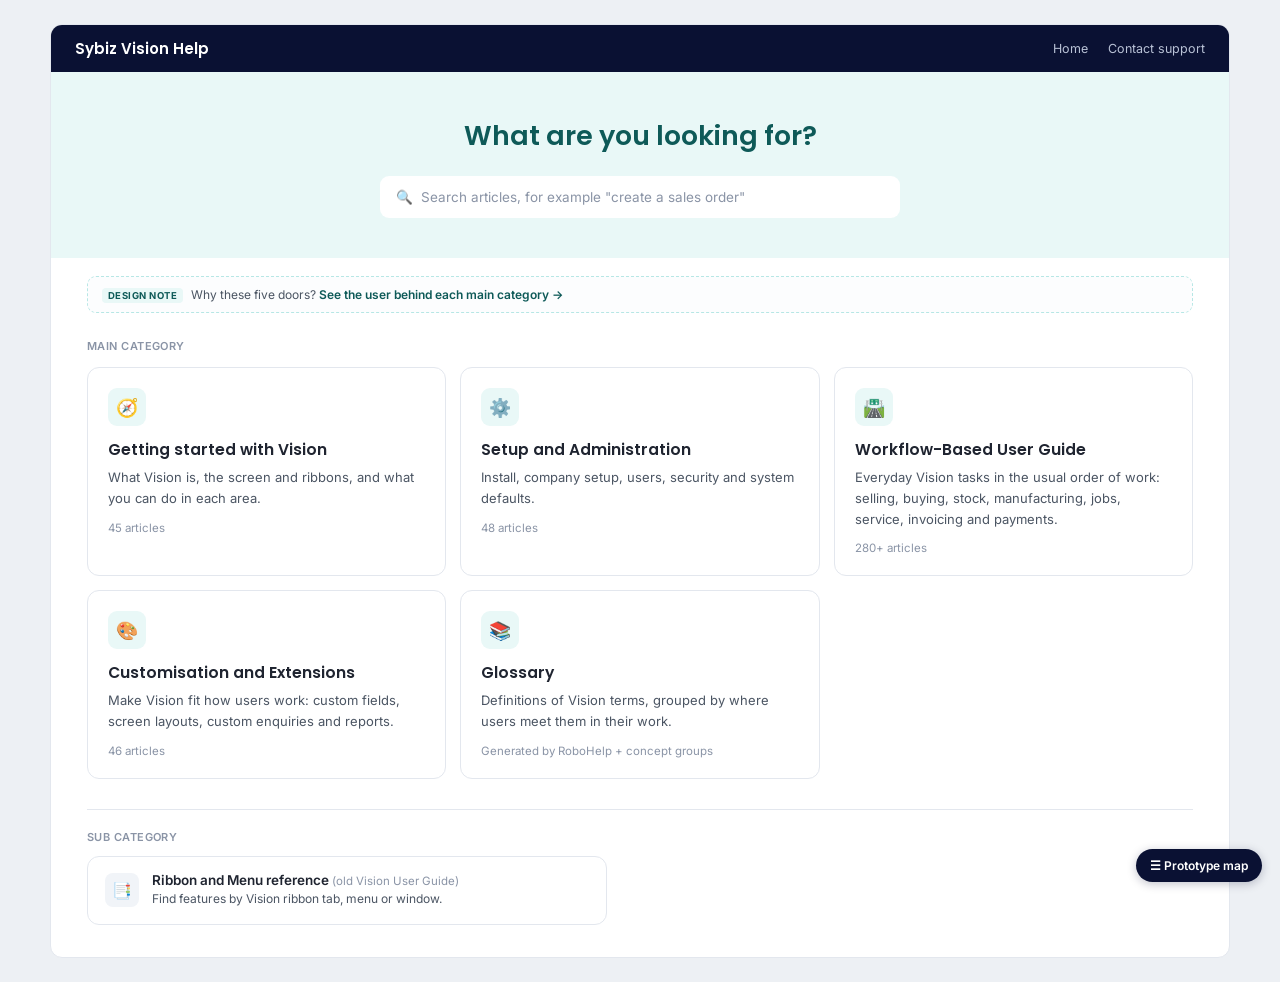
==== sybiz_help_home.html @ 03f3e623 "Add Sybiz Vision help redesign prototype" ====
<!DOCTYPE html>
<html lang="en">
<head>
<meta charset="utf-8">
<meta name="viewport" content="width=device-width, initial-scale=1">
<title>Home — Sybiz Vision Help (preview)</title>
<link href="https://fonts.googleapis.com/css2?family=Inter:wght@400;500;600&family=Poppins:wght@500;600&display=swap" rel="stylesheet">
<style>
:root{
  --navy:#0A1133; --blue-600:#2E71A1;
  --teal-tint:#E9F8F7; --teal-line:#B7E7E5; --teal-dark:#0E5A58;
  --text:#1F2430; --text-2:#4B5563; --text-3:#8A94A6;
  --line:#E3E7EE;
  --font-body:'Inter',sans-serif; --font-head:'Poppins',sans-serif;
}
*{box-sizing:border-box; margin:0; padding:0;}
body{font-family:var(--font-body); color:var(--text); background:#EDF0F4;}

.frame{max-width:1180px; margin:24px auto; background:#fff; border:1px solid var(--line); border-radius:12px; overflow:hidden;}

.navbar{background:var(--navy); display:flex; align-items:center; justify-content:space-between; padding:12px 24px;}
.navbar .brand{color:#fff; font-family:var(--font-head); font-weight:600; font-size:15px;}
.navbar .links{color:#B9C2D6; font-size:12.5px;}
.navbar .links span{margin-left:20px;}

.hero{background:var(--teal-tint); padding:44px 36px 40px; text-align:center;}
.hero h1{font-family:var(--font-head); font-weight:600; font-size:27px; color:var(--teal-dark); margin-bottom:20px;}
.hero .search{background:#fff; border-radius:9px; padding:13px 16px; max-width:520px; margin:0 auto; font-size:13.5px; color:var(--text-3); display:flex; align-items:center; gap:9px; text-align:left;}

.section-cap{font-size:11px; font-weight:600; color:var(--text-3); text-transform:uppercase; letter-spacing:.04em; padding:26px 36px 0;}

.grid{display:grid; grid-template-columns:repeat(auto-fill, minmax(320px,1fr)); gap:14px; padding:14px 36px 10px;}

.card{border:1px solid var(--line); border-radius:12px; padding:20px; transition:border-color .15s; cursor:pointer;}
.card:hover{border-color:var(--teal-line); background:#FBFEFD;}
.card .icon{width:38px; height:38px; border-radius:9px; background:var(--teal-tint); display:flex; align-items:center; justify-content:center; margin-bottom:12px; font-size:18px;}
.card h2{font-family:var(--font-head); font-weight:600; font-size:15.5px; margin-bottom:6px; color:var(--text);}
.card p{font-size:13px; line-height:1.6; color:var(--text-2);}
.card .count{font-size:11.5px; color:var(--text-3); margin-top:12px;}

.utility{padding:6px 36px 32px;}
.utility .cap{font-size:11px; font-weight:600; color:var(--text-3); text-transform:uppercase; letter-spacing:.04em; border-top:1px solid var(--line); padding:20px 0 12px; margin-top:14px;}
.util-card{border:1px solid var(--line); border-radius:12px; padding:15px 17px; display:flex; align-items:center; gap:13px; cursor:pointer; max-width:520px;}
.util-card:hover{background:#FAFBFC;}
.util-card .icon{width:34px; height:34px; border-radius:8px; background:#F1F4F8; display:flex; align-items:center; justify-content:center; flex-shrink:0; font-size:16px;}
.util-card h3{font-weight:600; font-size:13.5px; margin-bottom:2px;}
.util-card h3 .old{font-weight:400; color:var(--text-3); font-size:11.5px;}
.util-card p{font-size:12px; color:var(--text-2); line-height:1.55;}
.jnote{margin:18px 36px 0;background:#FCFDFE;border:1px dashed var(--teal-line);border-radius:9px;padding:10px 14px;font-size:12px;color:var(--text-2);}.jnote a{color:var(--teal-dark);font-weight:600;text-decoration:none;}.jnote .tag{font-size:9.5px;font-weight:700;color:var(--teal-dark);text-transform:uppercase;letter-spacing:.05em;margin-right:8px;background:var(--teal-tint);border-radius:4px;padding:2px 6px;}</style>
</head>
<body>

<div class="frame">

  <header class="navbar">
    <span class="brand">Sybiz Vision Help</span>
    <span class="links"><span>Home</span><span>Contact support</span></span>
  </header>

  <section class="hero">
    <h1>What are you looking for?</h1>
    <div class="search">&#128269;&nbsp; Search articles, for example "create a sales order"</div>
  </section><div class="jnote"><span class="tag">Design note</span>Why these five doors? <a href="vision_entry_journeys.html#home">See the user behind each main category &#8594;</a></div>

  <div class="section-cap">Main category</div>
  <div class="grid">

    <div class="card" onclick="location.href='sybiz_landing_getting_started.html'">
      <div class="icon">&#129517;</div>
      <h2>Getting started with Vision</h2>
      <p>What Vision is, the screen and ribbons, and what you can do in each area.</p>
      <div class="count">45 articles</div>
    </div>

    <div class="card" onclick="location.href='sybiz_landing_setup_admin.html'">
      <div class="icon">&#9881;&#65039;</div>
      <h2>Setup and Administration</h2>
      <p>Install, company setup, users, security and system defaults.</p>
      <div class="count">48 articles</div>
    </div>

    <div class="card" onclick="location.href='sybiz_user_guide_landing.html'">
      <div class="icon">&#128739;&#65039;</div>
      <h2>Workflow-Based User Guide</h2>
      <p>Everyday Vision tasks in the usual order of work: selling, buying, stock, manufacturing, jobs, service, invoicing and payments.</p>
      <div class="count">280+ articles</div>
    </div>

    <div class="card" onclick="location.href='sybiz_landing_customisation.html'">
      <div class="icon">&#127912;</div>
      <h2>Customisation and Extensions</h2>
      <p>Make Vision fit how users work: custom fields, screen layouts, custom enquiries and reports.</p>
      <div class="count">46 articles</div>
    </div>

    <div class="card" onclick="location.href='sybiz_glossary_landing.html'">
      <div class="icon">&#128218;</div>
      <h2>Glossary</h2>
      <p>Definitions of Vision terms, grouped by where users meet them in their work.</p>
      <div class="count">Generated by RoboHelp + concept groups</div>
    </div>

  </div>

  <div class="utility">
    <div class="cap">Sub category</div>
    <div class="util-card">
      <div class="icon">&#128209;</div>
      <div>
        <h3>Ribbon and Menu reference <span class="old">(old Vision User Guide)</span></h3>
        <p>Find features by Vision ribbon tab, menu or window.</p>
      </div>
    </div>
  </div>

</div>

<a href="index.html" style="position:fixed;right:18px;bottom:18px;z-index:99;background:#0A1133;color:#fff;font-family:Inter,sans-serif;font-size:12px;font-weight:600;padding:9px 14px;border-radius:20px;text-decoration:none;box-shadow:0 2px 10px rgba(10,17,51,.25);">&#9776; Prototype map</a>
</body>
</html>
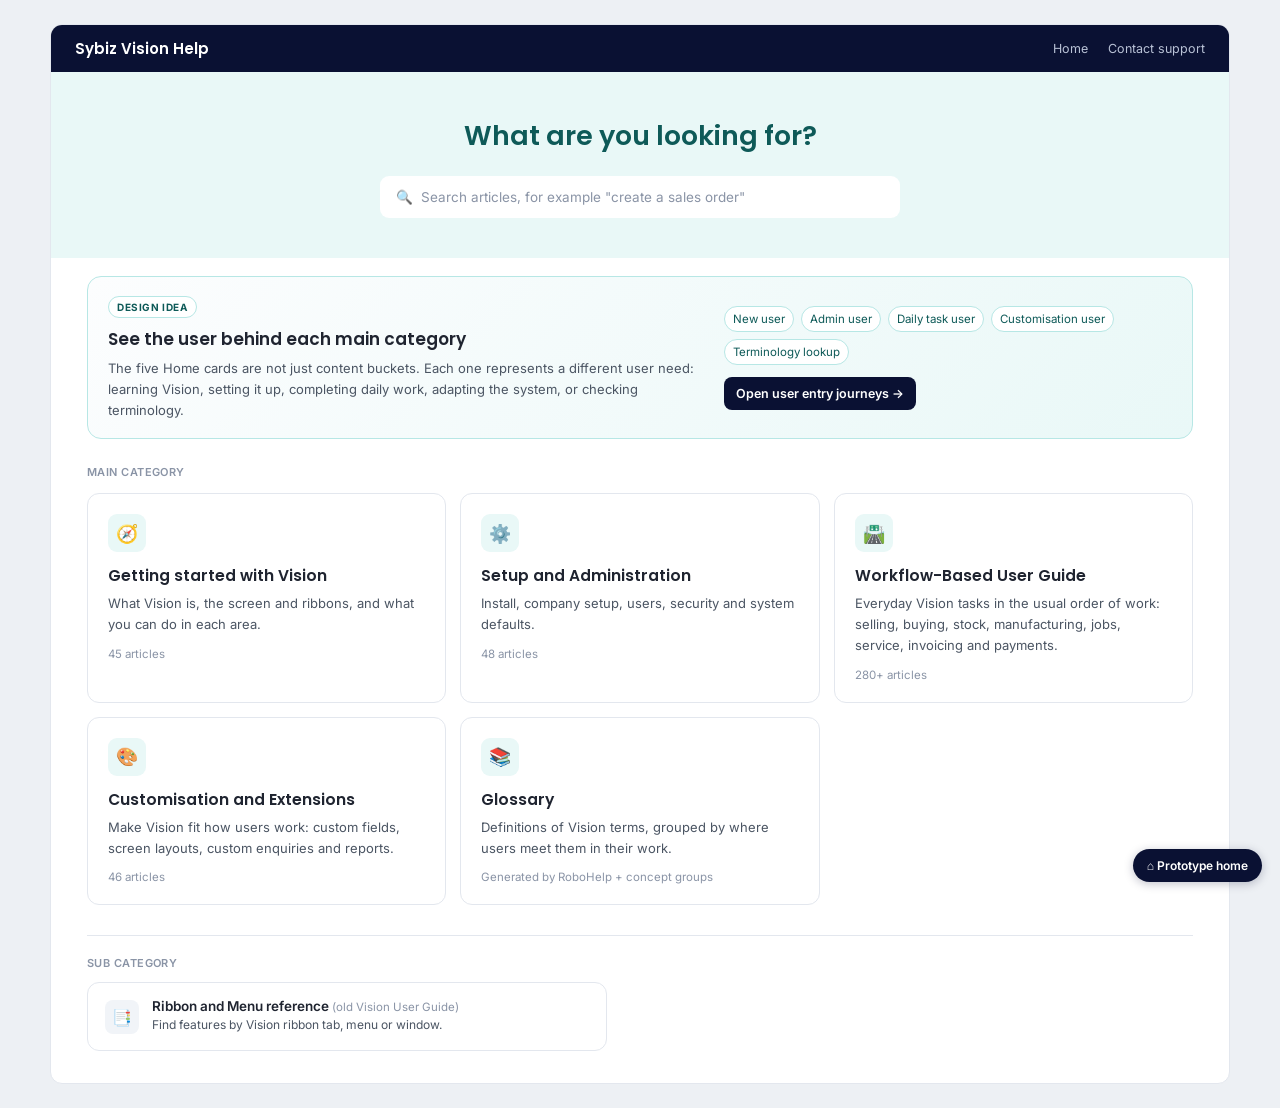
==== commit afa0a20b: "Add user-behind section with design ideas" ====
--- a/sybiz_help_home.html
+++ b/sybiz_help_home.html
@@ -46,7 +46,14 @@
 .util-card h3{font-weight:600; font-size:13.5px; margin-bottom:2px;}
 .util-card h3 .old{font-weight:400; color:var(--text-3); font-size:11.5px;}
 .util-card p{font-size:12px; color:var(--text-2); line-height:1.55;}
-.jnote{margin:18px 36px 0;background:#FCFDFE;border:1px dashed var(--teal-line);border-radius:9px;padding:10px 14px;font-size:12px;color:var(--text-2);}.jnote a{color:var(--teal-dark);font-weight:600;text-decoration:none;}.jnote .tag{font-size:9.5px;font-weight:700;color:var(--teal-dark);text-transform:uppercase;letter-spacing:.05em;margin-right:8px;background:var(--teal-tint);border-radius:4px;padding:2px 6px;}</style>
+.user-behind{margin:18px 36px 0;border:1px solid var(--teal-line);border-radius:14px;background:linear-gradient(135deg,#FCFDFE,#E9F8F7);padding:18px 20px;display:grid;grid-template-columns:1.2fr .9fr;gap:18px;align-items:center;}
+.user-behind .tag{display:inline-block;font-size:10px;font-weight:700;color:var(--teal-dark);text-transform:uppercase;letter-spacing:.06em;background:#fff;border:1px solid var(--teal-line);border-radius:999px;padding:4px 8px;margin-bottom:8px;}
+.user-behind h2{font-family:var(--font-head);font-weight:600;font-size:17px;color:var(--text);margin-bottom:6px;}
+.user-behind p{font-size:13px;line-height:1.6;color:var(--text-2);}
+.user-behind .chips{display:flex;flex-wrap:wrap;gap:7px;margin-bottom:12px;}
+.user-behind .chips span{font-size:11.5px;color:var(--teal-dark);background:#fff;border:1px solid var(--teal-line);border-radius:999px;padding:5px 8px;}
+.user-behind a{display:inline-flex;align-items:center;gap:6px;color:#fff;background:var(--navy);font-weight:600;text-decoration:none;border-radius:8px;padding:9px 12px;font-size:12.5px;}
+@media (max-width:760px){.user-behind{grid-template-columns:1fr;margin:14px 20px 0}.grid{padding-left:20px;padding-right:20px}.section-cap{padding-left:20px}.utility{padding-left:20px;padding-right:20px}}</style>
 </head>
 <body>
 
@@ -60,7 +67,21 @@
   <section class="hero">
     <h1>What are you looking for?</h1>
     <div class="search">&#128269;&nbsp; Search articles, for example "create a sales order"</div>
-  </section><div class="jnote"><span class="tag">Design note</span>Why these five doors? <a href="vision_entry_journeys.html#home">See the user behind each main category &#8594;</a></div>
+  </section>
+
+  <section class="user-behind">
+    <div>
+      <span class="tag">Design idea</span>
+      <h2>See the user behind each main category</h2>
+      <p>The five Home cards are not just content buckets. Each one represents a different user need: learning Vision, setting it up, completing daily work, adapting the system, or checking terminology.</p>
+    </div>
+    <div>
+      <div class="chips">
+        <span>New user</span><span>Admin user</span><span>Daily task user</span><span>Customisation user</span><span>Terminology lookup</span>
+      </div>
+      <a href="vision_entry_journeys.html">Open user entry journeys &#8594;</a>
+    </div>
+  </section>
 
   <div class="section-cap">Main category</div>
   <div class="grid">
@@ -115,6 +136,6 @@
 
 </div>
 
-<a href="index.html" style="position:fixed;right:18px;bottom:18px;z-index:99;background:#0A1133;color:#fff;font-family:Inter,sans-serif;font-size:12px;font-weight:600;padding:9px 14px;border-radius:20px;text-decoration:none;box-shadow:0 2px 10px rgba(10,17,51,.25);">&#9776; Prototype map</a>
+<a href="index.html" style="position:fixed;right:18px;bottom:18px;z-index:99;background:#0A1133;color:#fff;font-family:Inter,sans-serif;font-size:12px;font-weight:600;padding:9px 14px;border-radius:20px;text-decoration:none;box-shadow:0 2px 10px rgba(10,17,51,.25);">&#8962; Prototype home</a>
 </body>
 </html>
